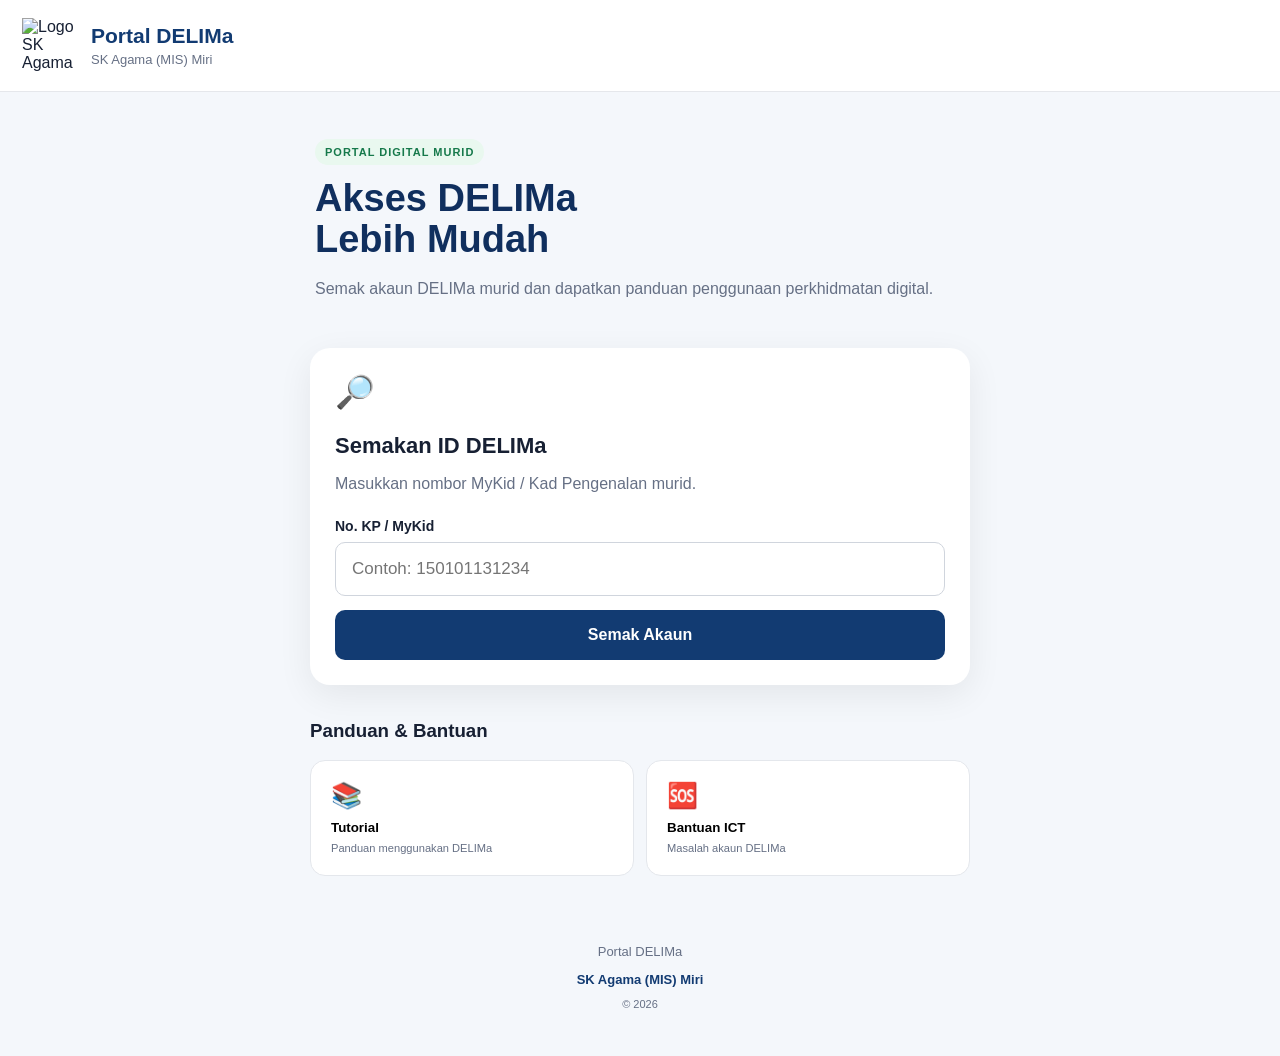
==== index.html @ 092d3b88 "Add files via upload" ====
<!DOCTYPE html>
<html lang="ms">
<head>
  <meta charset="UTF-8">

  <meta name="viewport"
        content="width=device-width, initial-scale=1.0">

  <meta name="theme-color" content="#123b72">

  <title>Portal DELIMa | SK Agama (MIS) Miri</title>

  <link rel="stylesheet" href="style.css">
  <link rel="manifest" href="manifest.json">
</head>

<body>

<header class="header">

  <img src="assets/logo.png"
       alt="Logo SK Agama (MIS) Miri"
       class="logo">

  <div>
    <h1>Portal DELIMa</h1>
    <p>SK Agama (MIS) Miri</p>
  </div>

</header>


<main>

<section class="hero">

  <span class="badge">PORTAL DIGITAL MURID</span>

  <h2>
    Akses DELIMa<br>
    Lebih Mudah
  </h2>

  <p>
    Semak akaun DELIMa murid dan dapatkan
    panduan penggunaan perkhidmatan digital.
  </p>

</section>


<section class="card">

  <div class="icon">🔎</div>

  <h3>Semakan ID DELIMa</h3>

  <p class="description">
    Masukkan nombor MyKid / Kad Pengenalan murid.
  </p>


  <label for="nokp">
    No. KP / MyKid
  </label>

  <input
      type="text"
      id="nokp"
      inputmode="numeric"
      placeholder="Contoh: 150101131234"
      maxlength="12">


  <button
      id="btnCari"
      onclick="cariDelima()">

      Semak Akaun

  </button>


  <div id="loading" class="loading hidden">

    <div class="spinner"></div>

    <p>Mencari akaun...</p>

  </div>


  <div id="message"></div>


  <div id="result" class="result hidden">

    <div class="success">
      ✓ AKAUN DIJUMPAI
    </div>


    <div class="field">

      <span>Nama Murid</span>

      <strong id="nama"></strong>

    </div>


    <div class="field">

      <span>Kelas</span>

      <strong id="kelas"></strong>

    </div>


    <div class="field">

      <span>ID DELIMa</span>

      <div class="copy-row">

        <strong id="delima"></strong>

        <button
            class="copy"
            onclick="copyText('delima')">

            Salin

        </button>

      </div>

    </div>


    <div class="field">

      <span>Kata Laluan</span>

      <div class="password-row">

        <strong id="password">
          ••••••••
        </strong>

        <button
            class="small"
            onclick="togglePassword()">

            👁 Lihat

        </button>

        <button
            class="small"
            onclick="copyPassword()">

            Salin

        </button>

      </div>

    </div>


    <a
      class="login-button"
      href="https://delima.moe-dl.edu.my/"
      target="_blank"
      rel="noopener noreferrer">

      Log Masuk DELIMa

    </a>

  </div>

</section>


<section class="quick">

  <h3>Panduan & Bantuan</h3>


  <div class="quick-grid">

    <button onclick="showTutorial()">

      <span>📚</span>

      <strong>Tutorial</strong>

      <small>
        Panduan menggunakan DELIMa
      </small>

    </button>


    <button onclick="showHelp()">

      <span>🆘</span>

      <strong>Bantuan ICT</strong>

      <small>
        Masalah akaun DELIMa
      </small>

    </button>


  </div>

</section>


<section id="tutorial" class="info-section hidden">

<h3>📚 Tutorial DELIMa</h3>

<div class="tutorial-item">

<h4>1. Log Masuk DELIMa</h4>

<p>
Gunakan ID DELIMa yang diberikan oleh pihak sekolah.
</p>

</div>


<div class="tutorial-item">

<h4>2. Google Classroom</h4>

<p>
Gunakan akaun DELIMa untuk mengakses kelas
yang diberikan oleh guru.
</p>

</div>


<div class="tutorial-item">

<h4>3. Google Drive</h4>

<p>
Simpan tugasan dan dokumen menggunakan
Google Drive akaun DELIMa.
</p>

</div>

</section>


<section id="help" class="info-section hidden">

<h3>🆘 Bantuan ICT</h3>

<p>
Jika ID DELIMa tidak dijumpai atau terdapat
masalah untuk log masuk, sila hubungi
penyelaras ICT sekolah.
</p>

<div class="contact">

<strong>
Penyelaras ICT
</strong>

<p>
SK Agama (MIS) Miri
</p>

</div>

</section>

</main>


<footer>

<p>
Portal DELIMa
</p>

<strong>
SK Agama (MIS) Miri
</strong>

<p class="copyright">
© 2026
</p>

</footer>


<script src="app.js"></script>

<script>

if ("serviceWorker" in navigator) {

window.addEventListener("load", function() {

navigator.serviceWorker.register("service-worker.js");

});

}

</script>

</body>
</html>
---- style.css ----
*{
box-sizing:border-box;
}

body{
margin:0;
font-family:Arial,Helvetica,sans-serif;
background:#f4f7fb;
color:#172033;
}

.header{
background:#ffffff;
padding:18px 22px;
display:flex;
align-items:center;
gap:14px;
border-bottom:1px solid #e5e7eb;
}

.logo{
width:55px;
height:55px;
object-fit:contain;
}

.header h1{
margin:0;
font-size:21px;
color:#123b72;
}

.header p{
margin:4px 0 0;
font-size:13px;
color:#667085;
}

main{
max-width:700px;
margin:auto;
padding:20px;
}

.hero{
padding:30px 5px;
}

.badge{
font-size:11px;
font-weight:bold;
letter-spacing:1px;
color:#16794b;
background:#e9f8ef;
padding:7px 10px;
border-radius:20px;
}

.hero h2{
font-size:38px;
line-height:1.08;
margin:18px 0 12px;
color:#102f5e;
}

.hero p{
font-size:16px;
line-height:1.6;
color:#667085;
}

.card{
background:white;
border-radius:20px;
padding:25px;
box-shadow:0 10px 35px rgba(0,0,0,.07);
}

.icon{
font-size:32px;
}

.card h3{
font-size:22px;
margin-bottom:5px;
}

.description{
color:#667085;
margin-bottom:25px;
}

label{
font-size:14px;
font-weight:bold;
display:block;
margin-bottom:8px;
}

input{
width:100%;
padding:16px;
font-size:17px;
border:1px solid #d0d5dd;
border-radius:10px;
outline:none;
}

input:focus{
border-color:#245da6;
box-shadow:0 0 0 3px rgba(36,93,166,.12);
}

#btnCari{
width:100%;
margin-top:14px;
padding:16px;
border:0;
border-radius:10px;
background:#123b72;
color:white;
font-size:16px;
font-weight:bold;
cursor:pointer;
}

#btnCari:hover{
background:#0c2d59;
}

.loading{
text-align:center;
padding:25px;
}

.spinner{
width:32px;
height:32px;
border:4px solid #ddd;
border-top-color:#123b72;
border-radius:50%;
margin:auto;
animation:spin .8s linear infinite;
}

@keyframes spin{
to{
transform:rotate(360deg);
}
}

.hidden{
display:none;
}

.result{
margin-top:25px;
}

.success{
background:#e9f8ef;
color:#147a49;
padding:12px;
border-radius:8px;
font-weight:bold;
margin-bottom:18px;
}

.field{
padding:14px 0;
border-bottom:1px solid #eee;
}

.field span{
font-size:12px;
color:#667085;
display:block;
margin-bottom:6px;
}

.copy-row,
.password-row{
display:flex;
align-items:center;
gap:10px;
flex-wrap:wrap;
}

.copy,
.small{
border:0;
background:#edf2f7;
padding:7px 11px;
border-radius:7px;
cursor:pointer;
}

.login-button{
display:block;
text-align:center;
margin-top:20px;
padding:14px;
border-radius:10px;
background:#16794b;
color:white;
font-weight:bold;
text-decoration:none;
}

.quick{
margin-top:35px;
}

.quick-grid{
display:grid;
grid-template-columns:1fr 1fr;
gap:12px;
}

.quick-grid button{
background:white;
border:1px solid #e4e7ec;
border-radius:15px;
padding:20px;
text-align:left;
cursor:pointer;
}

.quick-grid span{
font-size:25px;
display:block;
margin-bottom:10px;
}

.quick-grid strong{
display:block;
margin-bottom:5px;
}

.quick-grid small{
color:#667085;
}

.info-section{
background:white;
padding:22px;
margin-top:20px;
border-radius:15px;
}

.tutorial-item{
border-top:1px solid #eee;
padding:12px 0;
}

.contact{
background:#f5f7fa;
padding:15px;
border-radius:10px;
margin-top:15px;
}

footer{
text-align:center;
padding:35px 20px;
color:#667085;
font-size:13px;
}

footer strong{
color:#123b72;
}

.copyright{
font-size:11px;
}

.error{
margin-top:15px;
background:#fff1f1;
color:#b42318;
padding:12px;
border-radius:8px;
}

@media(max-width:500px){

.hero h2{
font-size:32px;
}

.quick-grid{
grid-template-columns:1fr;
}

.card{
padding:20px;
}

}
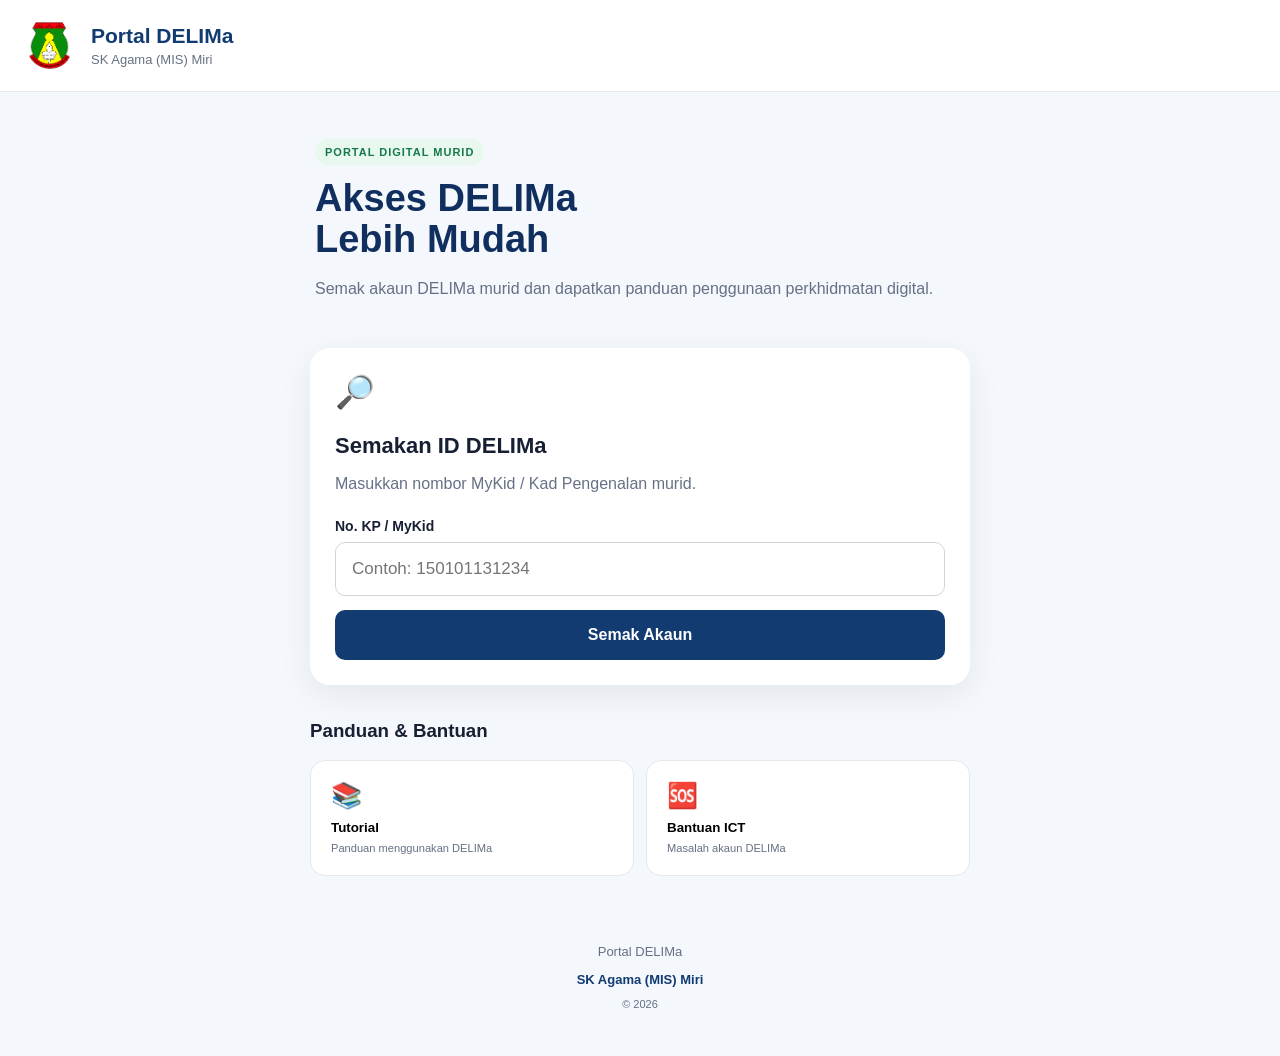
==== commit aebce97e: "Update index.html" ====
--- a/index.html
+++ b/index.html
@@ -47,7 +47,22 @@
   </p>
 
 </section>
-
+<section id="installCard" class="install-card hidden">
+
+  <div class="install-icon">
+    <img src="assets/icon-192.png" alt="Portal DELIMa">
+  </div>
+
+  <div class="install-info">
+    <strong>Portal Pengurusan DELIMa</strong>
+    <span>Pasang portal ini pada telefon anda</span>
+  </div>
+
+  <button id="installBtn">
+    Install
+  </button>
+
+</section>
 
 <section class="card">
 
@@ -325,4 +340,4 @@
 </script>
 
 </body>
-</html>+</html>
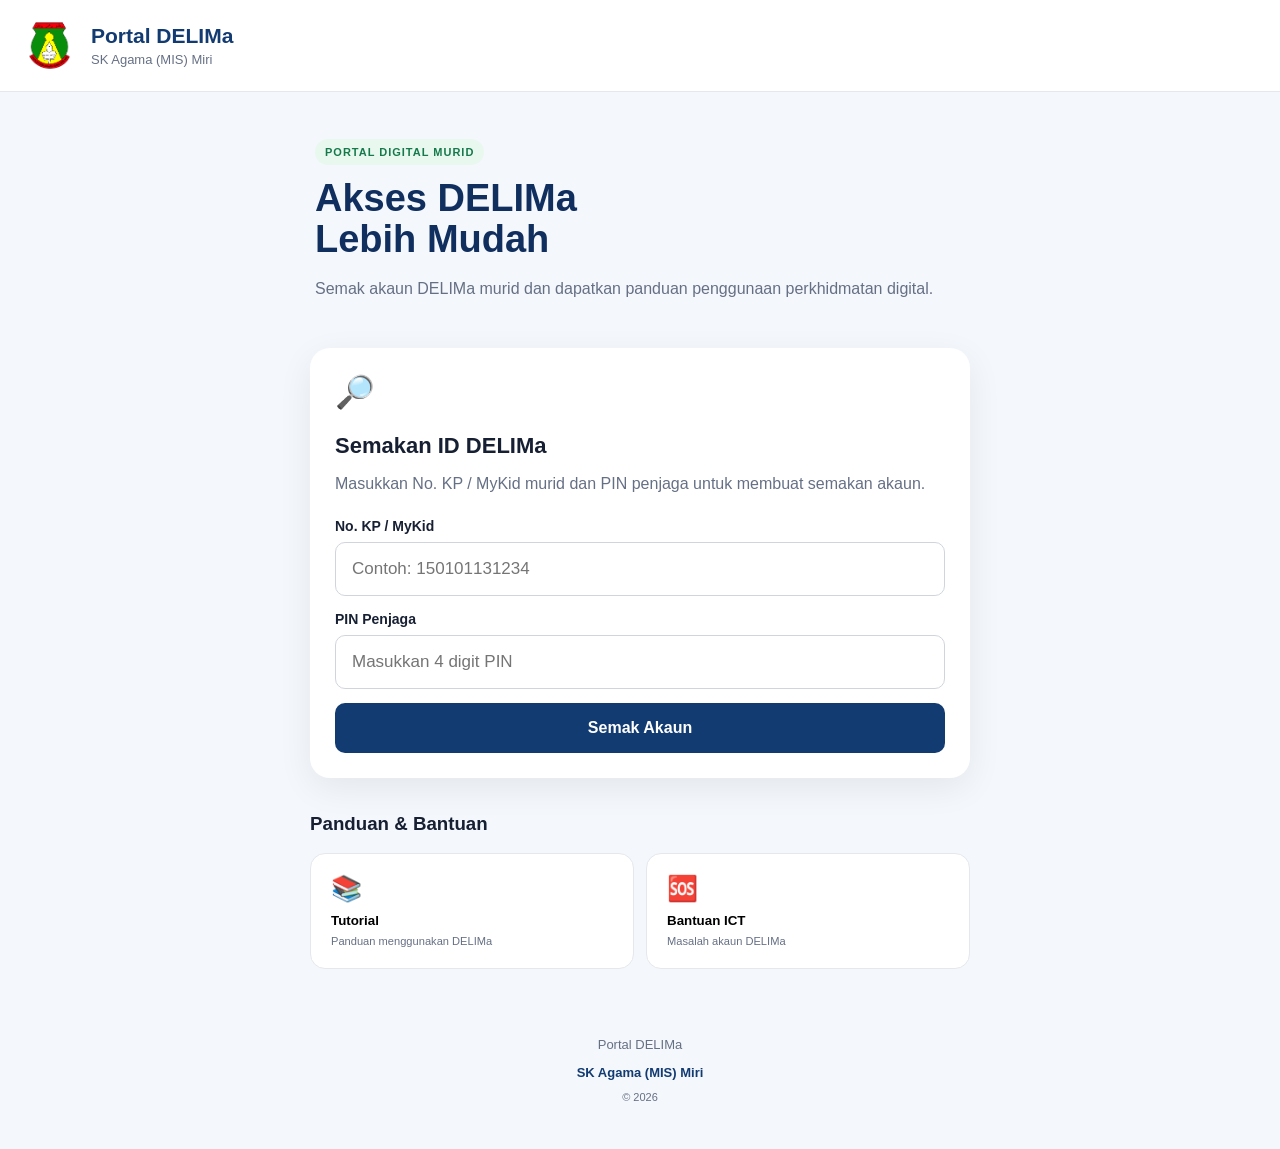
==== commit bf4aa9a9: "Update index.html" ====
--- a/index.html
+++ b/index.html
@@ -71,7 +71,8 @@
   <h3>Semakan ID DELIMa</h3>
 
   <p class="description">
-    Masukkan nombor MyKid / Kad Pengenalan murid.
+  Masukkan No. KP / MyKid murid dan PIN penjaga
+  untuk membuat semakan akaun.
   </p>
 
 
@@ -85,7 +86,16 @@
       inputmode="numeric"
       placeholder="Contoh: 150101131234"
       maxlength="12">
-
+<label for="pin" style="margin-top:15px;">
+  PIN Penjaga
+</label>
+
+<input
+  type="password"
+  id="pin"
+  inputmode="numeric"
+  maxlength="4"
+  placeholder="Masukkan 4 digit PIN">
 
   <button
       id="btnCari"
--- a/style.css
+++ b/style.css
@@ -296,5 +296,59 @@
 .card{
 padding:20px;
 }
-
-}+.install-card {
+  background: white;
+  border: 1px solid #e4e7ec;
+  border-radius: 16px;
+  padding: 14px;
+  margin-bottom: 20px;
+
+  display: flex;
+  align-items: center;
+  gap: 12px;
+
+  box-shadow: 0 5px 20px rgba(0,0,0,.05);
+}
+
+.install-card.hidden {
+  display: none;
+}
+
+.install-icon img {
+  width: 55px;
+  height: 55px;
+  border-radius: 13px;
+  display: block;
+}
+
+.install-info {
+  flex: 1;
+}
+
+.install-info strong {
+  display: block;
+  color: #102f5e;
+  font-size: 15px;
+}
+
+.install-info span {
+  display: block;
+  color: #667085;
+  font-size: 12px;
+  margin-top: 4px;
+}
+
+#installBtn {
+  border: 0;
+  background: #123b72;
+  color: white;
+
+  padding: 10px 15px;
+
+  border-radius: 9px;
+
+  font-weight: bold;
+  cursor: pointer;
+}
+  
+}
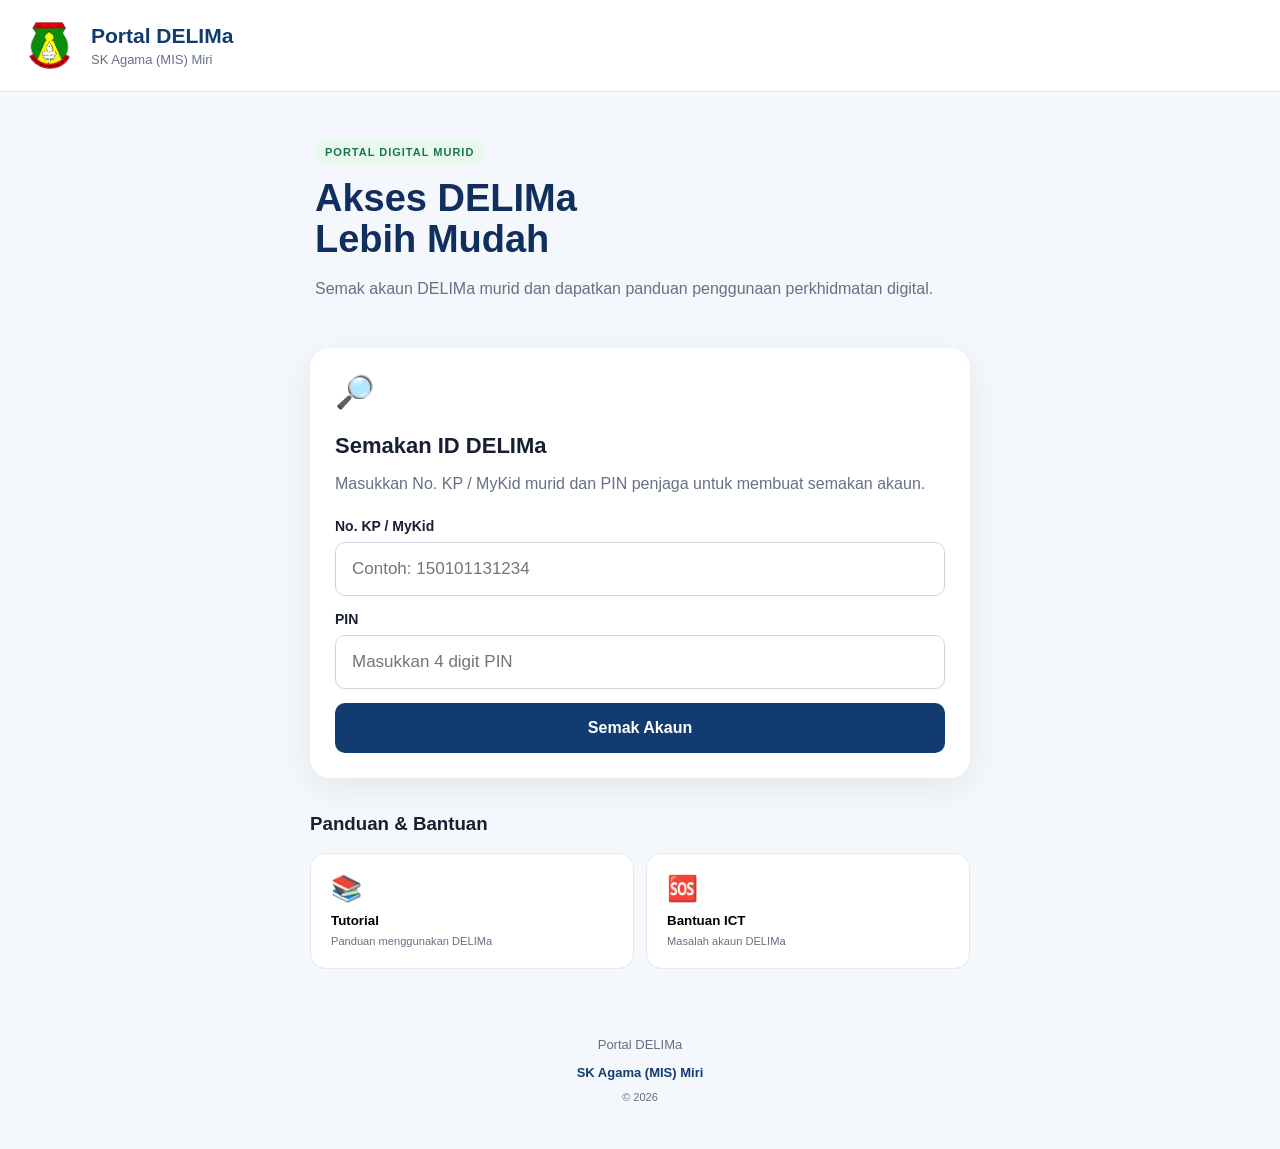
==== commit 895aefd5: "Update index.html" ====
--- a/index.html
+++ b/index.html
@@ -87,7 +87,7 @@
       placeholder="Contoh: 150101131234"
       maxlength="12">
 <label for="pin" style="margin-top:15px;">
-  PIN Penjaga
+  PIN
 </label>
 
 <input
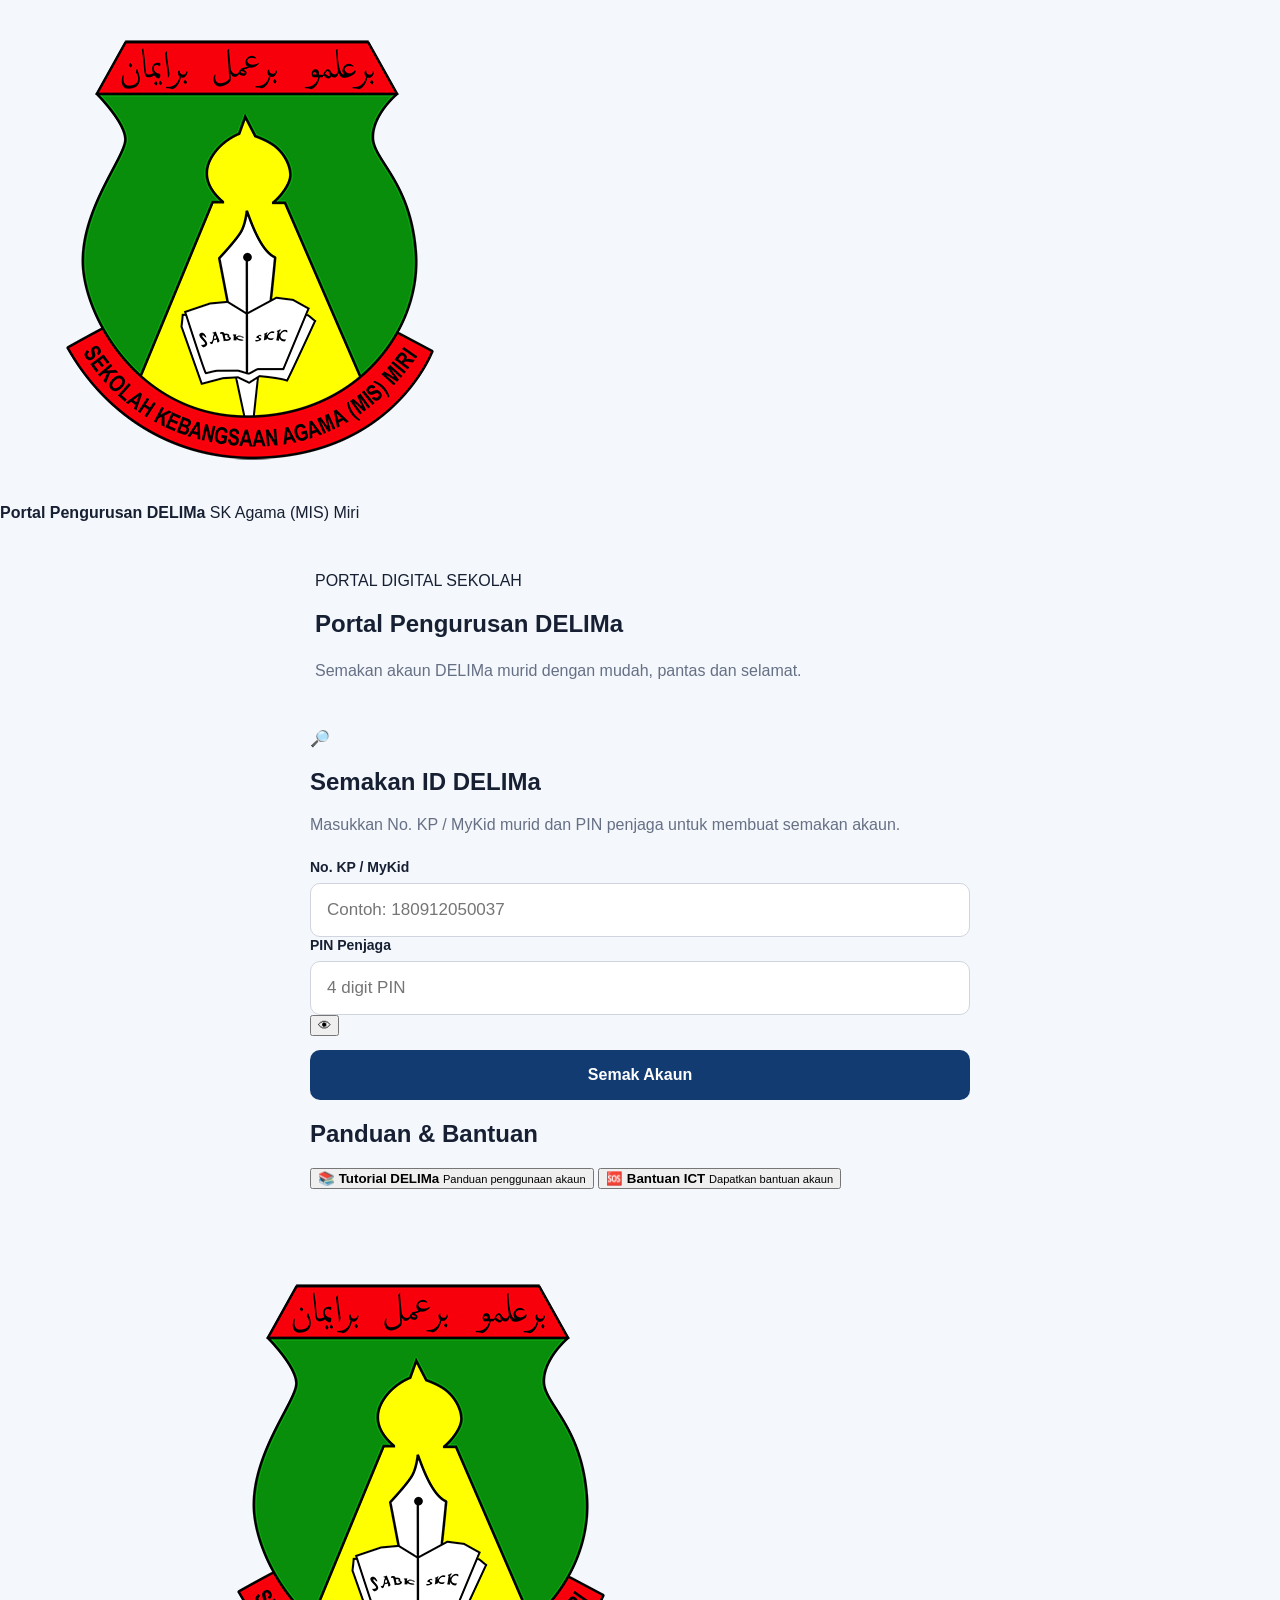
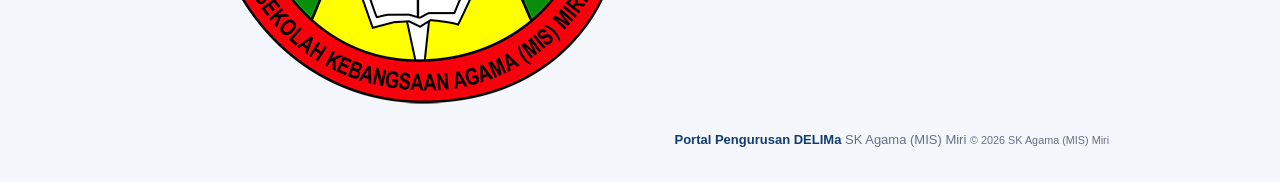
==== commit cd46530f: "Update index.html" ====
--- a/index.html
+++ b/index.html
@@ -4,331 +4,503 @@
   <meta charset="UTF-8">
 
   <meta name="viewport"
-        content="width=device-width, initial-scale=1.0">
+        content="width=device-width, initial-scale=1.0, viewport-fit=cover">
 
   <meta name="theme-color" content="#123b72">
 
-  <title>Portal DELIMa | SK Agama (MIS) Miri</title>
-
+  <meta name="description"
+        content="Portal Pengurusan DELIMa SK Agama (MIS) Miri">
+
+  <title>Portal Pengurusan DELIMa</title>
+
+  <link rel="manifest" href="manifest.json">
   <link rel="stylesheet" href="style.css">
-  <link rel="manifest" href="manifest.json">
+
+  <link rel="icon"
+        href="assets/icon-192.png">
 </head>
 
 <body>
 
-<header class="header">
+<header class="topbar">
+
+  <div class="school-brand">
+
+    <img src="assets/logo.png"
+         alt="Logo SK Agama (MIS) Miri">
+
+    <div>
+      <strong>Portal Pengurusan DELIMa</strong>
+      <span>SK Agama (MIS) Miri</span>
+    </div>
+
+  </div>
+
+</header>
+
+
+<main>
+
+  <!-- HERO -->
+
+  <section class="hero">
+
+    <div class="hero-badge">
+      PORTAL DIGITAL SEKOLAH
+    </div>
+
+    <h1>
+      Portal Pengurusan
+      <span>DELIMa</span>
+    </h1>
+
+    <p>
+      Semakan akaun DELIMa murid dengan mudah,
+      pantas dan selamat.
+    </p>
+
+  </section>
+
+
+  <!-- INSTALL APP -->
+
+  <section id="installCard"
+           class="install-card hidden">
+
+    <img src="assets/icon-192.png"
+         alt="Portal DELIMa">
+
+    <div class="install-info">
+      <strong>Install Portal DELIMa</strong>
+      <span>
+        Pasang portal pada telefon anda
+      </span>
+    </div>
+
+    <button id="installBtn">
+      Install
+    </button>
+
+  </section>
+
+
+  <!-- SEARCH CARD -->
+
+  <section class="search-card">
+
+    <div class="search-icon">
+      🔎
+    </div>
+
+    <h2>Semakan ID DELIMa</h2>
+
+    <p class="description">
+      Masukkan No. KP / MyKid murid dan
+      PIN penjaga untuk membuat semakan akaun.
+    </p>
+
+
+    <!-- IC -->
+
+    <div class="form-group">
+
+      <label for="nokp">
+        No. KP / MyKid
+      </label>
+
+      <input
+        type="text"
+        id="nokp"
+        inputmode="numeric"
+        autocomplete="off"
+        maxlength="12"
+        placeholder="Contoh: 180912050037">
+
+    </div>
+
+
+    <!-- PIN -->
+
+    <div class="form-group">
+
+      <label for="pin">
+        PIN Penjaga
+      </label>
+
+      <div class="pin-input">
+
+        <input
+          type="password"
+          id="pin"
+          inputmode="numeric"
+          autocomplete="off"
+          maxlength="4"
+          placeholder="4 digit PIN">
+
+        <button
+          type="button"
+          id="showPinBtn"
+          onclick="togglePin()"
+          aria-label="Tunjuk PIN">
+          👁
+        </button>
+
+      </div>
+
+    </div>
+
+
+    <button
+      id="btnCari"
+      class="search-button"
+      onclick="cariDelima()">
+
+      <span id="btnText">
+        Semak Akaun
+      </span>
+
+    </button>
+
+
+    <!-- LOADING -->
+
+    <div id="loading"
+         class="loading hidden">
+
+      <div class="spinner"></div>
+
+      <p>
+        Sedang membuat semakan...
+      </p>
+
+    </div>
+
+
+    <!-- MESSAGE -->
+
+    <div id="message"></div>
+
+
+    <!-- RESULT -->
+
+    <div id="result"
+         class="result hidden">
+
+      <div class="success-header">
+
+        <div class="success-check">
+          ✓
+        </div>
+
+        <div>
+          <strong>Akaun Dijumpai</strong>
+          <span>
+            Maklumat akaun DELIMa murid
+          </span>
+        </div>
+
+      </div>
+
+
+      <!-- NAMA -->
+
+      <div class="result-item">
+
+        <span>Nama Murid</span>
+
+        <strong id="nama">
+          -
+        </strong>
+
+      </div>
+
+
+      <!-- KELAS -->
+
+      <div class="result-item">
+
+        <span>Kelas</span>
+
+        <strong id="kelas">
+          -
+        </strong>
+
+      </div>
+
+
+      <!-- EMAIL -->
+
+      <div class="result-item">
+
+        <span>ID / Emel DELIMa</span>
+
+        <div class="value-action">
+
+          <strong id="delima">
+            -
+          </strong>
+
+          <button
+            type="button"
+            onclick="copyDelima()">
+
+            Salin
+
+          </button>
+
+        </div>
+
+      </div>
+
+
+      <!-- PASSWORD -->
+
+      <div class="result-item">
+
+        <span>Kata Laluan</span>
+
+        <div class="value-action">
+
+          <strong id="password">
+            ••••••••
+          </strong>
+
+          <div class="password-buttons">
+
+            <button
+              type="button"
+              onclick="togglePassword()">
+
+              👁 Lihat
+
+            </button>
+
+            <button
+              type="button"
+              onclick="copyPassword()">
+
+              Salin
+
+            </button>
+
+          </div>
+
+        </div>
+
+      </div>
+
+
+      <!-- LOGIN -->
+
+      <a
+        class="delima-login"
+        href="https://delima.moe-dl.edu.my/"
+        target="_blank"
+        rel="noopener noreferrer">
+
+        Log Masuk DELIMa ↗
+
+      </a>
+
+
+      <button
+        type="button"
+        class="new-search"
+        onclick="resetSearch()">
+
+        Buat Semakan Baru
+
+      </button>
+
+    </div>
+
+  </section>
+
+
+  <!-- MENU -->
+
+  <section class="services">
+
+    <h2>Panduan & Bantuan</h2>
+
+    <div class="service-grid">
+
+      <button onclick="toggleSection('tutorial')">
+
+        <span class="service-icon">
+          📚
+        </span>
+
+        <strong>
+          Tutorial DELIMa
+        </strong>
+
+        <small>
+          Panduan penggunaan akaun
+        </small>
+
+      </button>
+
+
+      <button onclick="toggleSection('help')">
+
+        <span class="service-icon">
+          🆘
+        </span>
+
+        <strong>
+          Bantuan ICT
+        </strong>
+
+        <small>
+          Dapatkan bantuan akaun
+        </small>
+
+      </button>
+
+    </div>
+
+  </section>
+
+
+  <!-- TUTORIAL -->
+
+  <section id="tutorial"
+           class="info-card hidden">
+
+    <div class="section-title">
+
+      <span>📚</span>
+
+      <div>
+        <h2>Tutorial DELIMa</h2>
+        <p>Panduan asas penggunaan DELIMa</p>
+      </div>
+
+    </div>
+
+
+    <div class="tutorial-item">
+
+      <div class="number">
+        1
+      </div>
+
+      <div>
+        <strong>Semak Akaun</strong>
+        <p>
+          Masukkan No. KP / MyKid dan
+          PIN penjaga.
+        </p>
+      </div>
+
+    </div>
+
+
+    <div class="tutorial-item">
+
+      <div class="number">
+        2
+      </div>
+
+      <div>
+        <strong>Salin ID DELIMa</strong>
+        <p>
+          Tekan butang Salin untuk
+          menyalin ID DELIMa.
+        </p>
+      </div>
+
+    </div>
+
+
+    <div class="tutorial-item">
+
+      <div class="number">
+        3
+      </div>
+
+      <div>
+        <strong>Log Masuk</strong>
+        <p>
+          Tekan Log Masuk DELIMa dan
+          gunakan ID serta kata laluan.
+        </p>
+      </div>
+
+    </div>
+
+  </section>
+
+
+  <!-- HELP -->
+
+  <section id="help"
+           class="info-card hidden">
+
+    <div class="section-title">
+
+      <span>🆘</span>
+
+      <div>
+        <h2>Bantuan ICT</h2>
+
+        <p>
+          Masalah berkaitan akaun DELIMa
+        </p>
+      </div>
+
+    </div>
+
+
+    <div class="help-box">
+
+      <strong>
+        Akaun tidak dijumpai?
+      </strong>
+
+      <p>
+        Pastikan No. KP / MyKid dan PIN
+        dimasukkan dengan betul.
+      </p>
+
+    </div>
+
+
+    <div class="help-box">
+
+      <strong>
+        Tidak boleh log masuk?
+      </strong>
+
+      <p>
+        Sila hubungi Penyelaras ICT
+        SK Agama (MIS) Miri.
+      </p>
+
+    </div>
+
+  </section>
+
+</main>
+
+
+<footer>
 
   <img src="assets/logo.png"
-       alt="Logo SK Agama (MIS) Miri"
-       class="logo">
-
-  <div>
-    <h1>Portal DELIMa</h1>
-    <p>SK Agama (MIS) Miri</p>
-  </div>
-
-</header>
-
-
-<main>
-
-<section class="hero">
-
-  <span class="badge">PORTAL DIGITAL MURID</span>
-
-  <h2>
-    Akses DELIMa<br>
-    Lebih Mudah
-  </h2>
-
-  <p>
-    Semak akaun DELIMa murid dan dapatkan
-    panduan penggunaan perkhidmatan digital.
-  </p>
-
-</section>
-<section id="installCard" class="install-card hidden">
-
-  <div class="install-icon">
-    <img src="assets/icon-192.png" alt="Portal DELIMa">
-  </div>
-
-  <div class="install-info">
-    <strong>Portal Pengurusan DELIMa</strong>
-    <span>Pasang portal ini pada telefon anda</span>
-  </div>
-
-  <button id="installBtn">
-    Install
-  </button>
-
-</section>
-
-<section class="card">
-
-  <div class="icon">🔎</div>
-
-  <h3>Semakan ID DELIMa</h3>
-
-  <p class="description">
-  Masukkan No. KP / MyKid murid dan PIN penjaga
-  untuk membuat semakan akaun.
-  </p>
-
-
-  <label for="nokp">
-    No. KP / MyKid
-  </label>
-
-  <input
-      type="text"
-      id="nokp"
-      inputmode="numeric"
-      placeholder="Contoh: 150101131234"
-      maxlength="12">
-<label for="pin" style="margin-top:15px;">
-  PIN
-</label>
-
-<input
-  type="password"
-  id="pin"
-  inputmode="numeric"
-  maxlength="4"
-  placeholder="Masukkan 4 digit PIN">
-
-  <button
-      id="btnCari"
-      onclick="cariDelima()">
-
-      Semak Akaun
-
-  </button>
-
-
-  <div id="loading" class="loading hidden">
-
-    <div class="spinner"></div>
-
-    <p>Mencari akaun...</p>
-
-  </div>
-
-
-  <div id="message"></div>
-
-
-  <div id="result" class="result hidden">
-
-    <div class="success">
-      ✓ AKAUN DIJUMPAI
-    </div>
-
-
-    <div class="field">
-
-      <span>Nama Murid</span>
-
-      <strong id="nama"></strong>
-
-    </div>
-
-
-    <div class="field">
-
-      <span>Kelas</span>
-
-      <strong id="kelas"></strong>
-
-    </div>
-
-
-    <div class="field">
-
-      <span>ID DELIMa</span>
-
-      <div class="copy-row">
-
-        <strong id="delima"></strong>
-
-        <button
-            class="copy"
-            onclick="copyText('delima')">
-
-            Salin
-
-        </button>
-
-      </div>
-
-    </div>
-
-
-    <div class="field">
-
-      <span>Kata Laluan</span>
-
-      <div class="password-row">
-
-        <strong id="password">
-          ••••••••
-        </strong>
-
-        <button
-            class="small"
-            onclick="togglePassword()">
-
-            👁 Lihat
-
-        </button>
-
-        <button
-            class="small"
-            onclick="copyPassword()">
-
-            Salin
-
-        </button>
-
-      </div>
-
-    </div>
-
-
-    <a
-      class="login-button"
-      href="https://delima.moe-dl.edu.my/"
-      target="_blank"
-      rel="noopener noreferrer">
-
-      Log Masuk DELIMa
-
-    </a>
-
-  </div>
-
-</section>
-
-
-<section class="quick">
-
-  <h3>Panduan & Bantuan</h3>
-
-
-  <div class="quick-grid">
-
-    <button onclick="showTutorial()">
-
-      <span>📚</span>
-
-      <strong>Tutorial</strong>
-
-      <small>
-        Panduan menggunakan DELIMa
-      </small>
-
-    </button>
-
-
-    <button onclick="showHelp()">
-
-      <span>🆘</span>
-
-      <strong>Bantuan ICT</strong>
-
-      <small>
-        Masalah akaun DELIMa
-      </small>
-
-    </button>
-
-
-  </div>
-
-</section>
-
-
-<section id="tutorial" class="info-section hidden">
-
-<h3>📚 Tutorial DELIMa</h3>
-
-<div class="tutorial-item">
-
-<h4>1. Log Masuk DELIMa</h4>
-
-<p>
-Gunakan ID DELIMa yang diberikan oleh pihak sekolah.
-</p>
-
-</div>
-
-
-<div class="tutorial-item">
-
-<h4>2. Google Classroom</h4>
-
-<p>
-Gunakan akaun DELIMa untuk mengakses kelas
-yang diberikan oleh guru.
-</p>
-
-</div>
-
-
-<div class="tutorial-item">
-
-<h4>3. Google Drive</h4>
-
-<p>
-Simpan tugasan dan dokumen menggunakan
-Google Drive akaun DELIMa.
-</p>
-
-</div>
-
-</section>
-
-
-<section id="help" class="info-section hidden">
-
-<h3>🆘 Bantuan ICT</h3>
-
-<p>
-Jika ID DELIMa tidak dijumpai atau terdapat
-masalah untuk log masuk, sila hubungi
-penyelaras ICT sekolah.
-</p>
-
-<div class="contact">
-
-<strong>
-Penyelaras ICT
-</strong>
-
-<p>
-SK Agama (MIS) Miri
-</p>
-
-</div>
-
-</section>
-
-</main>
-
-
-<footer>
-
-<p>
-Portal DELIMa
-</p>
-
-<strong>
-SK Agama (MIS) Miri
-</strong>
-
-<p class="copyright">
-© 2026
-</p>
+       alt="Logo sekolah">
+
+  <strong>
+    Portal Pengurusan DELIMa
+  </strong>
+
+  <span>
+    SK Agama (MIS) Miri
+  </span>
+
+  <small>
+    © 2026 SK Agama (MIS) Miri
+  </small>
 
 </footer>
 
@@ -339,11 +511,16 @@
 
 if ("serviceWorker" in navigator) {
 
-window.addEventListener("load", function() {
-
-navigator.serviceWorker.register("service-worker.js");
-
-});
+  window.addEventListener(
+    "load",
+    () => {
+
+      navigator.serviceWorker
+        .register("service-worker.js")
+        .catch(console.error);
+
+    }
+  );
 
 }
 
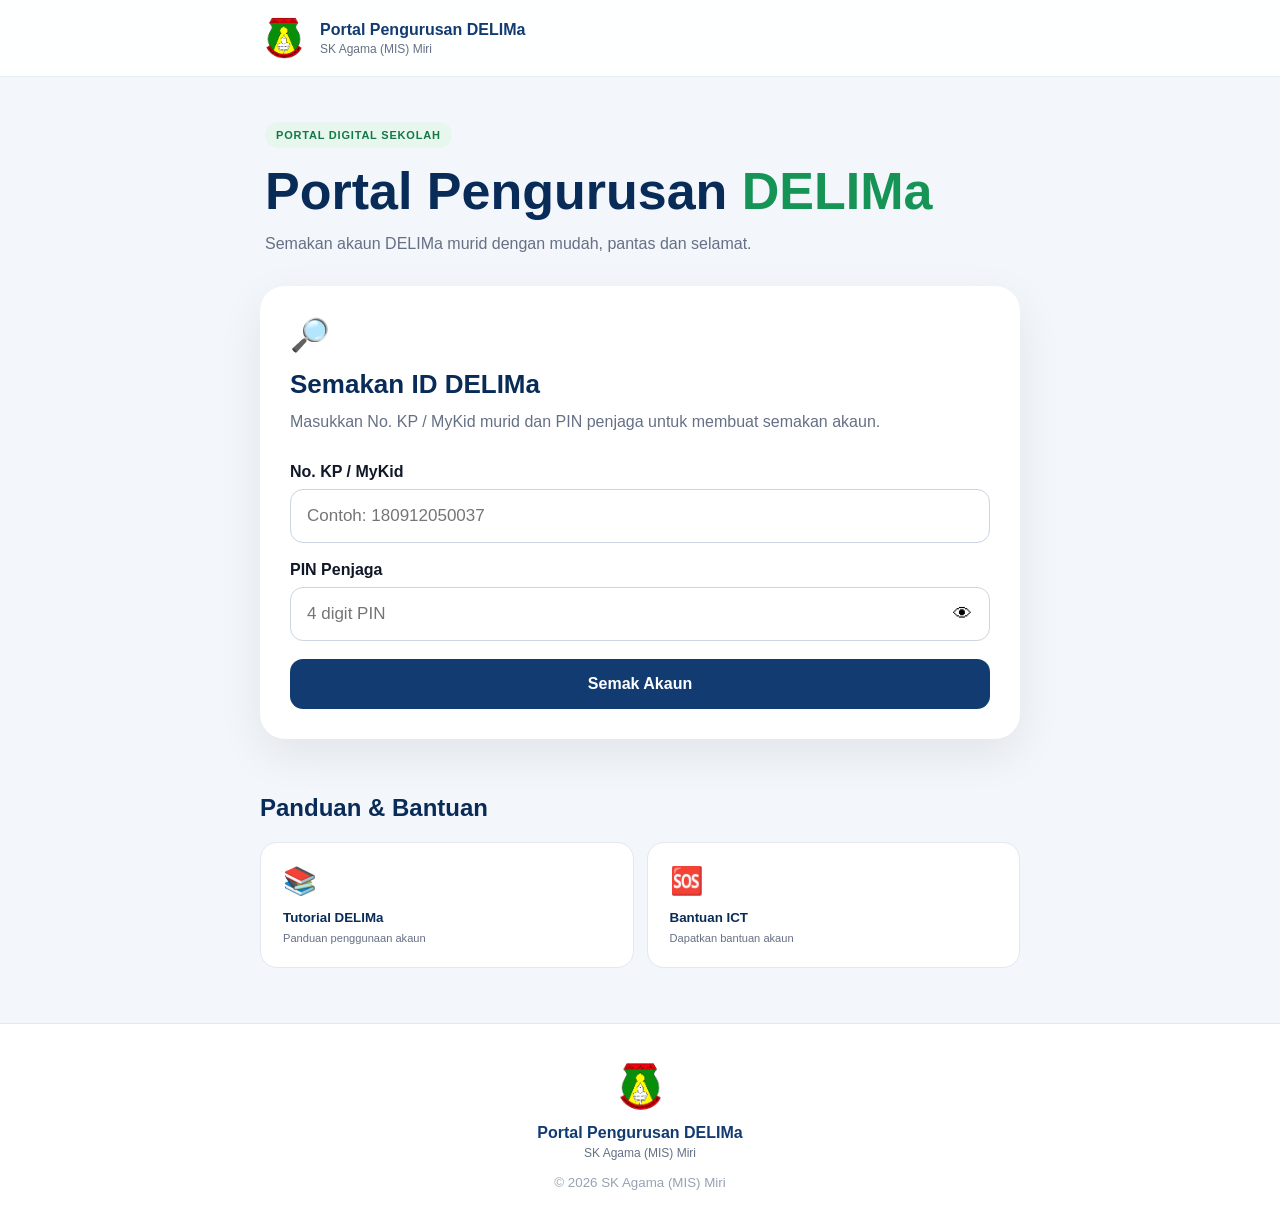
==== commit b2fcf256: "Update index.html" ====
--- a/index.html
+++ b/index.html
@@ -365,73 +365,22 @@
 
   <!-- TUTORIAL -->
 
-  <section id="tutorial"
-           class="info-card hidden">
-
-    <div class="section-title">
-
-      <span>📚</span>
-
-      <div>
-        <h2>Tutorial DELIMa</h2>
-        <p>Panduan asas penggunaan DELIMa</p>
-      </div>
-
-    </div>
-
-
-    <div class="tutorial-item">
-
-      <div class="number">
-        1
-      </div>
-
-      <div>
-        <strong>Semak Akaun</strong>
-        <p>
-          Masukkan No. KP / MyKid dan
-          PIN penjaga.
-        </p>
-      </div>
-
-    </div>
-
-
-    <div class="tutorial-item">
-
-      <div class="number">
-        2
-      </div>
-
-      <div>
-        <strong>Salin ID DELIMa</strong>
-        <p>
-          Tekan butang Salin untuk
-          menyalin ID DELIMa.
-        </p>
-      </div>
-
-    </div>
-
-
-    <div class="tutorial-item">
-
-      <div class="number">
-        3
-      </div>
-
-      <div>
-        <strong>Log Masuk</strong>
-        <p>
-          Tekan Log Masuk DELIMa dan
-          gunakan ID serta kata laluan.
-        </p>
-      </div>
-
-    </div>
-
-  </section>
-
+  <section id="tutorial" class="info-card hidden">
+
+  <div class="section-title">
+    <span>📚</span>
+
+    <div>
+      <h2>Tutorial DELIMa</h2>
+      <p>Panduan penggunaan DELIMa</p>
+    </div>
+  </div>
+
+  <div id="tutorialContent">
+    <p>Sedang memuatkan tutorial...</p>
+  </div>
+
+</section>
 
   <!-- HELP -->
 
--- a/style.css
+++ b/style.css
@@ -1,324 +1,163 @@
-*{
-box-sizing:border-box;
-}
-
-body{
-margin:0;
-font-family:Arial,Helvetica,sans-serif;
-background:#f4f7fb;
-color:#172033;
-}
-
-.header{
-background:#ffffff;
-padding:18px 22px;
-display:flex;
-align-items:center;
-gap:14px;
-border-bottom:1px solid #e5e7eb;
-}
-
-.logo{
-width:55px;
-height:55px;
-object-fit:contain;
-}
-
-.header h1{
-margin:0;
-font-size:21px;
-color:#123b72;
-}
-
-.header p{
-margin:4px 0 0;
-font-size:13px;
-color:#667085;
-}
-
-main{
-max-width:700px;
-margin:auto;
-padding:20px;
-}
-
-.hero{
-padding:30px 5px;
-}
-
-.badge{
-font-size:11px;
-font-weight:bold;
-letter-spacing:1px;
-color:#16794b;
-background:#e9f8ef;
-padding:7px 10px;
-border-radius:20px;
-}
-
-.hero h2{
-font-size:38px;
-line-height:1.08;
-margin:18px 0 12px;
-color:#102f5e;
-}
-
-.hero p{
-font-size:16px;
-line-height:1.6;
-color:#667085;
-}
-
-.card{
-background:white;
-border-radius:20px;
-padding:25px;
-box-shadow:0 10px 35px rgba(0,0,0,.07);
-}
-
-.icon{
-font-size:32px;
-}
-
-.card h3{
-font-size:22px;
-margin-bottom:5px;
-}
-
-.description{
-color:#667085;
-margin-bottom:25px;
-}
-
-label{
-font-size:14px;
-font-weight:bold;
-display:block;
-margin-bottom:8px;
-}
-
-input{
-width:100%;
-padding:16px;
-font-size:17px;
-border:1px solid #d0d5dd;
-border-radius:10px;
-outline:none;
-}
-
-input:focus{
-border-color:#245da6;
-box-shadow:0 0 0 3px rgba(36,93,166,.12);
-}
-
-#btnCari{
-width:100%;
-margin-top:14px;
-padding:16px;
-border:0;
-border-radius:10px;
-background:#123b72;
-color:white;
-font-size:16px;
-font-weight:bold;
-cursor:pointer;
-}
-
-#btnCari:hover{
-background:#0c2d59;
-}
-
-.loading{
-text-align:center;
-padding:25px;
-}
-
-.spinner{
-width:32px;
-height:32px;
-border:4px solid #ddd;
-border-top-color:#123b72;
-border-radius:50%;
-margin:auto;
-animation:spin .8s linear infinite;
-}
-
-@keyframes spin{
-to{
-transform:rotate(360deg);
-}
-}
-
-.hidden{
-display:none;
-}
-
-.result{
-margin-top:25px;
-}
-
-.success{
-background:#e9f8ef;
-color:#147a49;
-padding:12px;
-border-radius:8px;
-font-weight:bold;
-margin-bottom:18px;
-}
-
-.field{
-padding:14px 0;
-border-bottom:1px solid #eee;
-}
-
-.field span{
-font-size:12px;
-color:#667085;
-display:block;
-margin-bottom:6px;
-}
-
-.copy-row,
-.password-row{
-display:flex;
-align-items:center;
-gap:10px;
-flex-wrap:wrap;
-}
-
-.copy,
-.small{
-border:0;
-background:#edf2f7;
-padding:7px 11px;
-border-radius:7px;
-cursor:pointer;
-}
-
-.login-button{
-display:block;
-text-align:center;
-margin-top:20px;
-padding:14px;
-border-radius:10px;
-background:#16794b;
-color:white;
-font-weight:bold;
-text-decoration:none;
-}
-
-.quick{
-margin-top:35px;
-}
-
-.quick-grid{
-display:grid;
-grid-template-columns:1fr 1fr;
-gap:12px;
-}
-
-.quick-grid button{
-background:white;
-border:1px solid #e4e7ec;
-border-radius:15px;
-padding:20px;
-text-align:left;
-cursor:pointer;
-}
-
-.quick-grid span{
-font-size:25px;
-display:block;
-margin-bottom:10px;
-}
-
-.quick-grid strong{
-display:block;
-margin-bottom:5px;
-}
-
-.quick-grid small{
-color:#667085;
-}
-
-.info-section{
-background:white;
-padding:22px;
-margin-top:20px;
-border-radius:15px;
-}
-
-.tutorial-item{
-border-top:1px solid #eee;
-padding:12px 0;
-}
-
-.contact{
-background:#f5f7fa;
-padding:15px;
-border-radius:10px;
-margin-top:15px;
-}
-
-footer{
-text-align:center;
-padding:35px 20px;
-color:#667085;
-font-size:13px;
-}
-
-footer strong{
-color:#123b72;
-}
-
-.copyright{
-font-size:11px;
-}
-
-.error{
-margin-top:15px;
-background:#fff1f1;
-color:#b42318;
-padding:12px;
-border-radius:8px;
-}
-
-@media(max-width:500px){
-
-.hero h2{
-font-size:32px;
-}
-
-.quick-grid{
-grid-template-columns:1fr;
-}
-
-.card{
-padding:20px;
-}
-.install-card {
-  background: white;
-  border: 1px solid #e4e7ec;
-  border-radius: 16px;
-  padding: 14px;
-  margin-bottom: 20px;
+* {
+  box-sizing: border-box;
+}
+
+:root {
+  --navy: #123b72;
+  --navy-dark: #092b58;
+  --green: #159455;
+  --green-light: #eaf8f0;
+  --background: #f3f6fa;
+  --text: #101828;
+  --muted: #667085;
+  --border: #d9e0ea;
+  --white: #ffffff;
+  --danger: #b42318;
+  --danger-bg: #fff0f0;
+}
+
+html {
+  scroll-behavior: smooth;
+}
+
+body {
+  margin: 0;
+  font-family:
+    -apple-system,
+    BlinkMacSystemFont,
+    "Segoe UI",
+    Roboto,
+    Arial,
+    sans-serif;
+
+  background: var(--background);
+  color: var(--text);
+}
+
+
+/* ==============================
+   HEADER
+============================== */
+
+.topbar {
+  background: rgba(255,255,255,.96);
+  border-bottom: 1px solid #e8edf3;
+  padding: 14px 22px;
+}
+
+.school-brand {
+  max-width: 760px;
+  margin: auto;
 
   display: flex;
   align-items: center;
   gap: 12px;
-
-  box-shadow: 0 5px 20px rgba(0,0,0,.05);
-}
-
-.install-card.hidden {
-  display: none;
-}
-
-.install-icon img {
-  width: 55px;
-  height: 55px;
+}
+
+.school-brand img {
+  width: 48px;
+  height: 48px;
+  object-fit: contain;
+}
+
+.school-brand strong {
+  display: block;
+  color: var(--navy);
+  font-size: 16px;
+}
+
+.school-brand span {
+  display: block;
+  color: var(--muted);
+  font-size: 12px;
+  margin-top: 3px;
+}
+
+
+/* ==============================
+   MAIN
+============================== */
+
+main {
+  width: min(760px, calc(100% - 32px));
+  margin: auto;
+}
+
+
+/* ==============================
+   HERO
+============================== */
+
+.hero {
+  padding: 45px 5px 30px;
+}
+
+.hero-badge {
+  display: inline-block;
+
+  background: #e8f7ee;
+  color: #137847;
+
+  padding: 7px 11px;
+
+  border-radius: 100px;
+
+  font-size: 11px;
+  font-weight: 800;
+  letter-spacing: .8px;
+}
+
+.hero h1 {
+  margin: 16px 0 12px;
+
+  font-size: clamp(35px, 7vw, 52px);
+  line-height: 1.05;
+
+  color: var(--navy-dark);
+}
+
+.hero h1 span {
+  color: var(--green);
+}
+
+.hero p {
+  margin: 0;
+
+  max-width: 560px;
+
+  color: var(--muted);
+
+  font-size: 16px;
+  line-height: 1.6;
+}
+
+
+/* ==============================
+   INSTALL
+============================== */
+
+.install-card {
+  background: white;
+
+  border: 1px solid var(--border);
+  border-radius: 16px;
+
+  padding: 13px;
+
+  margin-bottom: 18px;
+
+  display: flex;
+  align-items: center;
+  gap: 12px;
+
+  box-shadow: 0 5px 20px rgba(16,24,40,.05);
+}
+
+.install-card img {
+  width: 54px;
+  height: 54px;
+
   border-radius: 13px;
-  display: block;
 }
 
 .install-info {
@@ -327,28 +166,607 @@
 
 .install-info strong {
   display: block;
-  color: #102f5e;
-  font-size: 15px;
+  color: var(--navy-dark);
 }
 
 .install-info span {
   display: block;
-  color: #667085;
+
+  margin-top: 3px;
+
   font-size: 12px;
+  color: var(--muted);
+}
+
+.install-card button {
+  border: 0;
+
+  padding: 10px 15px;
+
+  border-radius: 9px;
+
+  background: var(--navy);
+  color: white;
+
+  font-weight: 700;
+
+  cursor: pointer;
+}
+
+
+/* ==============================
+   SEARCH
+============================== */
+
+.search-card {
+  background: white;
+
+  border-radius: 25px;
+
+  padding: 30px;
+
+  box-shadow:
+    0 15px 45px rgba(16,24,40,.08);
+}
+
+.search-icon {
+  font-size: 32px;
+  margin-bottom: 15px;
+}
+
+.search-card h2 {
+  margin: 0;
+
+  color: var(--navy-dark);
+
+  font-size: 26px;
+}
+
+.description {
+  color: var(--muted);
+
+  line-height: 1.55;
+
+  margin: 10px 0 28px;
+}
+
+.form-group {
+  margin-bottom: 18px;
+}
+
+.form-group label {
+  display: block;
+
+  font-weight: 700;
+
+  margin-bottom: 8px;
+}
+
+input {
+  width: 100%;
+
+  border: 1px solid #ccd5e2;
+
+  border-radius: 13px;
+
+  padding: 16px;
+
+  font-size: 17px;
+
+  outline: none;
+
+  transition: .2s;
+}
+
+input:focus {
+  border-color: #3974bc;
+
+  box-shadow:
+    0 0 0 4px rgba(57,116,188,.12);
+}
+
+.pin-input {
+  position: relative;
+}
+
+.pin-input input {
+  padding-right: 60px;
+}
+
+.pin-input button {
+  position: absolute;
+
+  right: 8px;
+  top: 50%;
+
+  transform: translateY(-50%);
+
+  border: 0;
+  background: transparent;
+
+  font-size: 19px;
+
+  cursor: pointer;
+
+  padding: 10px;
+}
+
+.search-button {
+  width: 100%;
+
+  border: 0;
+
+  border-radius: 13px;
+
+  padding: 16px;
+
+  background: var(--navy);
+  color: white;
+
+  font-size: 16px;
+  font-weight: 800;
+
+  cursor: pointer;
+
+  transition: .2s;
+}
+
+.search-button:hover {
+  background: var(--navy-dark);
+}
+
+.search-button:disabled {
+  opacity: .65;
+  cursor: not-allowed;
+}
+
+
+/* ==============================
+   LOADING
+============================== */
+
+.loading {
+  text-align: center;
+
+  padding: 25px 10px 5px;
+
+  color: var(--muted);
+}
+
+.spinner {
+  width: 35px;
+  height: 35px;
+
+  margin: auto;
+
+  border-radius: 50%;
+
+  border: 4px solid #e5e7eb;
+  border-top-color: var(--navy);
+
+  animation: spin .8s linear infinite;
+}
+
+@keyframes spin {
+
+  to {
+    transform: rotate(360deg);
+  }
+
+}
+
+
+/* ==============================
+   MESSAGE
+============================== */
+
+.error {
+  margin-top: 18px;
+
+  background: var(--danger-bg);
+  color: var(--danger);
+
+  border-radius: 12px;
+
+  padding: 14px 16px;
+
+  line-height: 1.45;
+}
+
+
+/* ==============================
+   RESULT
+============================== */
+
+.result {
+  margin-top: 28px;
+
+  border-top: 1px solid #eaecf0;
+
+  padding-top: 25px;
+}
+
+.success-header {
+  display: flex;
+  align-items: center;
+  gap: 12px;
+
+  background: var(--green-light);
+
+  padding: 15px;
+
+  border-radius: 13px;
+
+  margin-bottom: 10px;
+}
+
+.success-check {
+  width: 42px;
+  height: 42px;
+
+  display: grid;
+  place-items: center;
+
+  border-radius: 50%;
+
+  background: var(--green);
+  color: white;
+
+  font-size: 22px;
+  font-weight: bold;
+}
+
+.success-header strong {
+  display: block;
+  color: #106b41;
+}
+
+.success-header span {
+  display: block;
+
+  margin-top: 3px;
+
+  color: #438068;
+
+  font-size: 12px;
+}
+
+.result-item {
+  padding: 17px 3px;
+
+  border-bottom: 1px solid #eaecf0;
+}
+
+.result-item > span {
+  display: block;
+
+  color: var(--muted);
+
+  font-size: 12px;
+
+  margin-bottom: 7px;
+}
+
+.result-item strong {
+  overflow-wrap: anywhere;
+}
+
+.value-action {
+  display: flex;
+
+  align-items: center;
+  justify-content: space-between;
+
+  gap: 10px;
+}
+
+.value-action button {
+  border: 0;
+
+  background: #edf3f9;
+  color: var(--navy);
+
+  border-radius: 8px;
+
+  padding: 8px 11px;
+
+  font-weight: 700;
+
+  cursor: pointer;
+}
+
+.password-buttons {
+  display: flex;
+  gap: 5px;
+}
+
+.delima-login {
+  display: block;
+
+  margin-top: 22px;
+
+  padding: 15px;
+
+  border-radius: 12px;
+
+  text-align: center;
+  text-decoration: none;
+
+  background: var(--green);
+  color: white;
+
+  font-weight: 800;
+}
+
+.new-search {
+  width: 100%;
+
+  margin-top: 10px;
+
+  border: 1px solid #ccd5e2;
+
+  border-radius: 12px;
+
+  padding: 13px;
+
+  background: white;
+  color: var(--navy);
+
+  font-weight: 700;
+
+  cursor: pointer;
+}
+
+
+/* ==============================
+   SERVICES
+============================== */
+
+.services {
+  padding: 35px 0 10px;
+}
+
+.services h2 {
+  color: var(--navy-dark);
+}
+
+.service-grid {
+  display: grid;
+
+  grid-template-columns:
+    repeat(2, 1fr);
+
+  gap: 13px;
+}
+
+.service-grid button {
+  background: white;
+
+  border: 1px solid #e2e8f0;
+
+  border-radius: 17px;
+
+  padding: 22px;
+
+  text-align: left;
+
+  cursor: pointer;
+
+  transition: .2s;
+}
+
+.service-grid button:hover {
+  transform: translateY(-2px);
+
+  box-shadow:
+    0 10px 25px rgba(16,24,40,.07);
+}
+
+.service-icon {
+  display: block;
+
+  font-size: 27px;
+
+  margin-bottom: 13px;
+}
+
+.service-grid strong {
+  display: block;
+
+  color: var(--navy-dark);
+
+  margin-bottom: 5px;
+}
+
+.service-grid small {
+  color: var(--muted);
+}
+
+
+/* ==============================
+   INFORMATION
+============================== */
+
+.info-card {
+  background: white;
+
+  margin-top: 18px;
+
+  padding: 25px;
+
+  border-radius: 18px;
+
+  box-shadow:
+    0 10px 30px rgba(16,24,40,.05);
+}
+
+.section-title {
+  display: flex;
+  gap: 12px;
+
+  align-items: center;
+
+  margin-bottom: 20px;
+}
+
+.section-title > span {
+  font-size: 30px;
+}
+
+.section-title h2 {
+  margin: 0;
+
+  color: var(--navy-dark);
+
+  font-size: 20px;
+}
+
+.section-title p {
+  margin: 4px 0 0;
+
+  color: var(--muted);
+
+  font-size: 12px;
+}
+
+.tutorial-item {
+  display: flex;
+
+  gap: 13px;
+
+  padding: 15px 0;
+
+  border-top: 1px solid #eaecf0;
+}
+
+.number {
+  min-width: 32px;
+  height: 32px;
+
+  display: grid;
+  place-items: center;
+
+  border-radius: 50%;
+
+  background: var(--navy);
+  color: white;
+
+  font-weight: bold;
+}
+
+.tutorial-item p {
+  margin: 5px 0 0;
+
+  color: var(--muted);
+
+  line-height: 1.5;
+}
+
+.help-box {
+  background: #f7f9fc;
+
+  padding: 16px;
+
+  border-radius: 12px;
+
+  margin-top: 10px;
+}
+
+.help-box p {
+  color: var(--muted);
+
+  margin-bottom: 0;
+
+  line-height: 1.5;
+}
+
+
+/* ==============================
+   FOOTER
+============================== */
+
+footer {
+  margin-top: 45px;
+
+  background: white;
+
+  border-top: 1px solid #e4e7ec;
+
+  padding: 35px 20px;
+
+  text-align: center;
+}
+
+footer img {
+  width: 55px;
+
+  display: block;
+
+  margin: auto auto 10px;
+}
+
+footer strong,
+footer span,
+footer small {
+  display: block;
+}
+
+footer strong {
+  color: var(--navy);
+}
+
+footer span {
+  color: var(--muted);
+
+  font-size: 12px;
+
   margin-top: 4px;
 }
 
-#installBtn {
-  border: 0;
-  background: #123b72;
-  color: white;
-
-  padding: 10px 15px;
-
-  border-radius: 9px;
-
-  font-weight: bold;
-  cursor: pointer;
-}
-  
-}
+footer small {
+  color: #98a2b3;
+
+  margin-top: 15px;
+}
+
+
+/* ==============================
+   UTILITIES
+============================== */
+
+.hidden {
+  display: none !important;
+}
+
+
+/* ==============================
+   MOBILE
+============================== */
+
+@media (max-width: 600px) {
+
+  main {
+    width:
+      min(100% - 22px, 760px);
+  }
+
+  .hero {
+    padding-top: 32px;
+  }
+
+  .search-card {
+    padding: 22px;
+
+    border-radius: 20px;
+  }
+
+  .service-grid {
+    grid-template-columns: 1fr;
+  }
+
+  .value-action {
+    align-items: flex-start;
+    flex-direction: column;
+  }
+
+}
